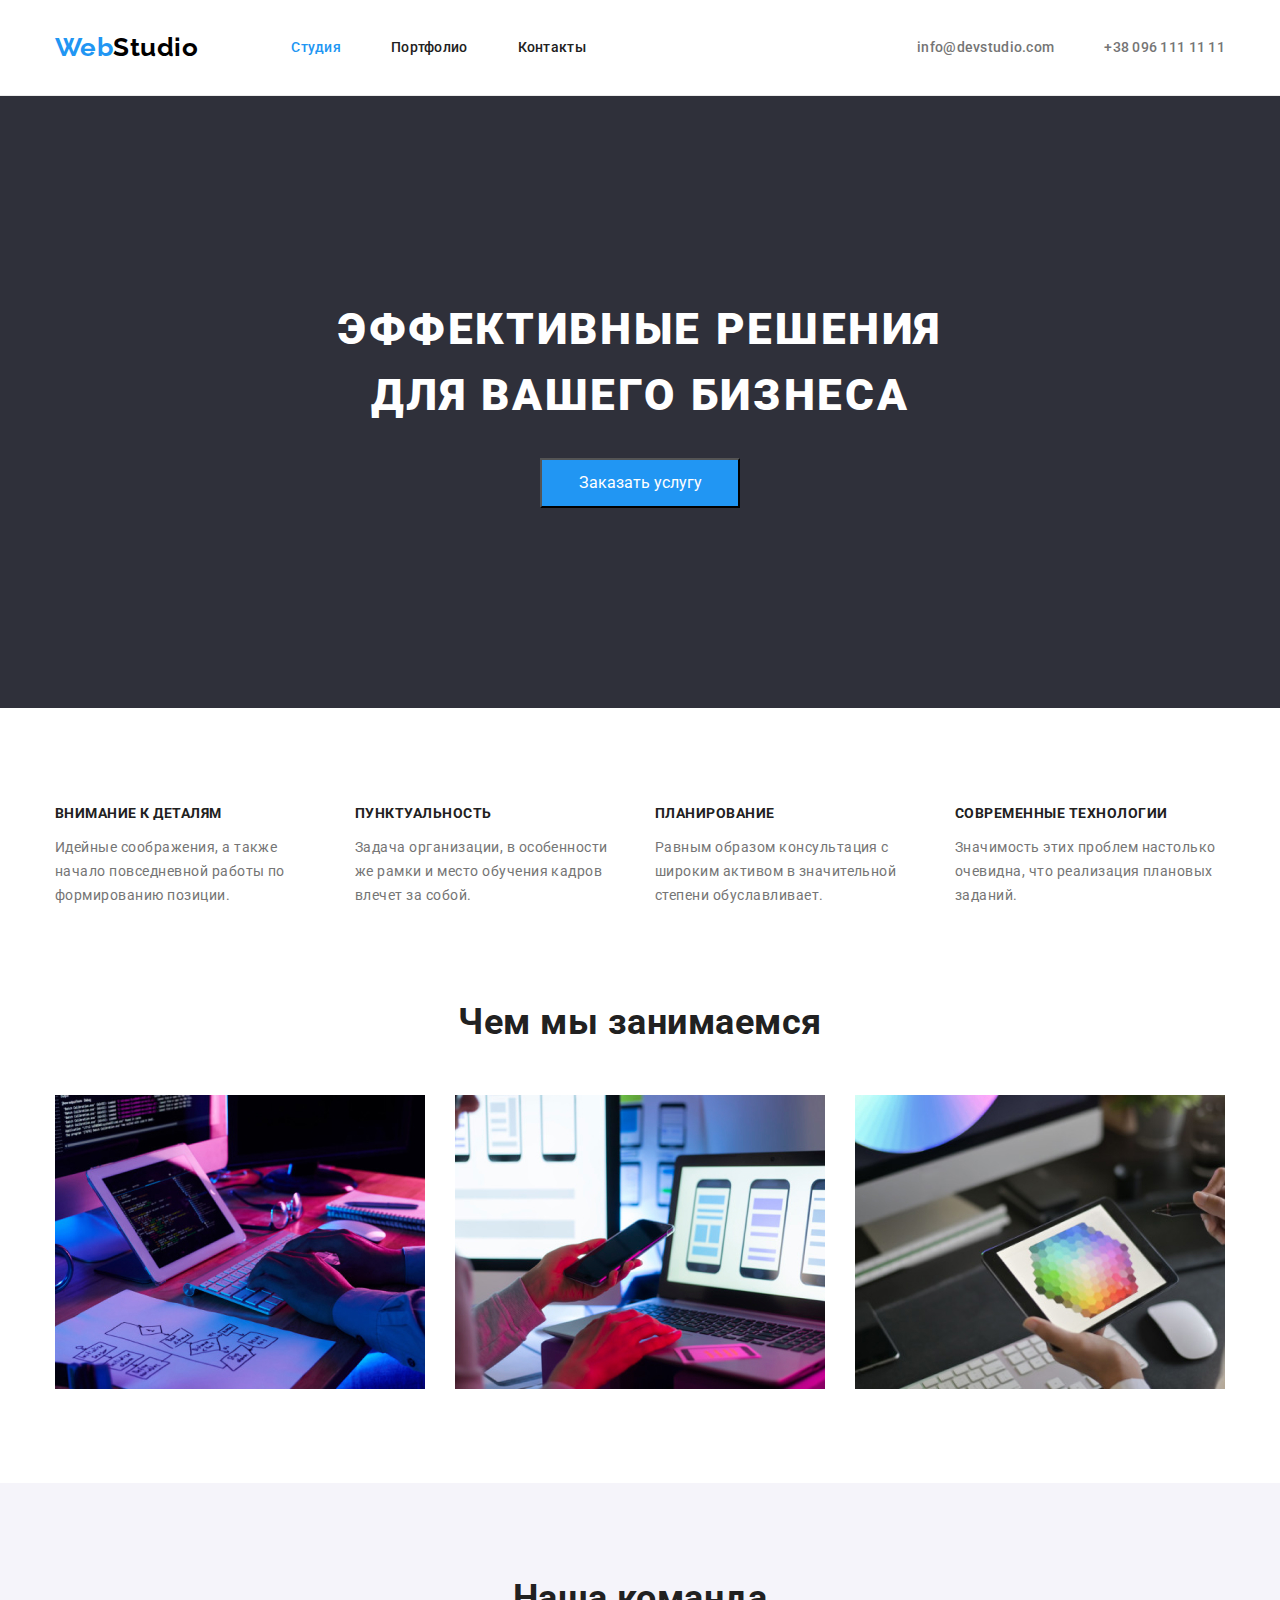
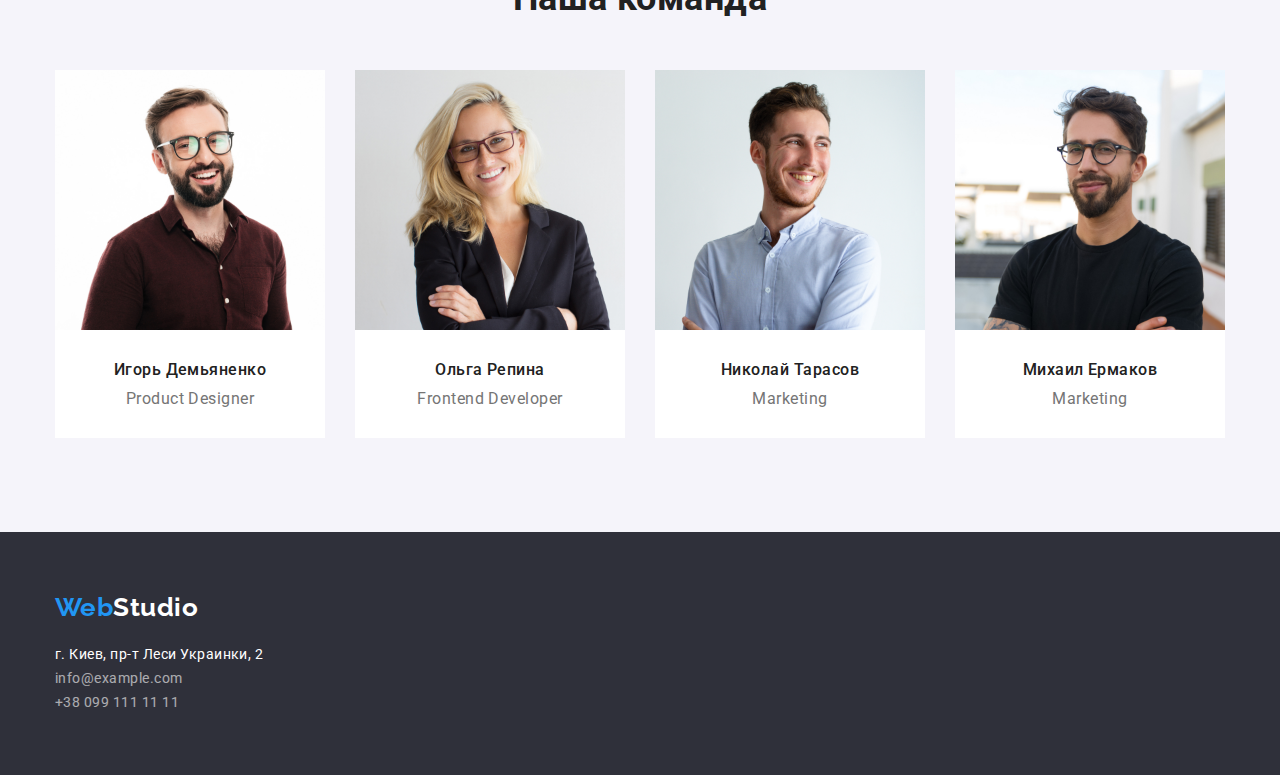
==== index.html @ 5f42cff3 "Initial commit" ====
<!DOCTYPE html>
<html lang="en">
  <head>
    <meta charset="UTF-8" />
    <meta http-equiv="X-UA-Compatible" content="IE=edge" />
    <meta name="viewport" content="width=device-width, initial-scale=1.0" />
    <title>Студия</title>

    <link rel="preconnect" href="https://fonts.googleapis.com" />
    <link rel="preconnect" href="https://fonts.gstatic.com" crossorigin />
    <link
      href="https://fonts.googleapis.com/css2?family=Montserrat+Alternates:ital,wght@0,400;1,700&family=Raleway:wght@700&family=Roboto:wght@400;500;700;900&display=swap"
      rel="stylesheet"
    />

    <link
      rel="stylesheet"
      href="https://cdnjs.cloudflare.com/ajax/libs/modern-normalize/1.1.0/modern-normalize.min.css"
    />
    <link rel="stylesheet" href="./css/style.css" />
  </head>

  <body>
    <header class="navigation">
      <div class="container logo-container">
        <a href="#" class="logo"><span class="text-blue">Web</span>Studio</a>
        <nav class="site-nav">
          <ul class="nav-list">
            <li class="nav-item">
              <a class="nav-link current" href="./index.html">Студия</a>
            </li>
            <li class="nav-item">
              <a href="./portfolio.html" class="nav-link">Портфолио</a>
            </li>
            <li class="nav-item">
              <a href="#" class="nav-link">Контакты</a>
            </li>
          </ul>
        </nav>
        <ul class="contact-list">
          <li class="contact-item">
            <a class="nav-contact" href="mailto:info@devstudio.com"
              >info@devstudio.com</a
            >
          </li>
          <li class="contact-item">
            <a class="nav-contact" href="tel:+380961111111"
              >+38 096 111 11 11</a
            >
          </li>
        </ul>
      </div>
    </header>

    <main>
      <section class="hero">
        <div class="container hero-container">
          <h1 class="hero-title">Эффективные решения для вашего бизнеса</h1>
          <button type="button" class="button-service">Заказать услугу</button>
        </div>
      </section>

      <section class="features section">
        <div class="container">
          <h2 class="visually-hidden">Advantages</h2>
          <ul class="features-list">
            <li class="features-item">
              <h3 class="features-title">Внимание к деталям</h3>
              <p class="features-text">
                Идейные соображения, а также начало повседневной работы по
                формированию позиции.
              </p>
            </li>

            <li class="features-item">
              <h3 class="features-title">Пунктуальность</h3>
              <p class="features-text">
                Задача организации, в особенности же рамки и место обучения
                кадров влечет за собой.
              </p>
            </li>

            <li class="features-item">
              <h3 class="features-title">Планирование</h3>
              <p class="features-text">
                Равным образом консультация с широким активом в значительной
                степени обуславливает.
              </p>
            </li>

            <li class="features-item">
              <h3 class="features-title">Современные технологии</h3>
              <p class="features-text">
                Значимость этих проблем настолько очевидна, что реализация
                плановых заданий.
              </p>
            </li>
          </ul>
        </div>
      </section>
      <section class="activities section">
        <div class="container">
          <h2 class="activities-title">Чем мы занимаемся</h2>
          <ul class="activities-images">
            <li class="activities-item">
              <img
                class="activities-picture"
                src="./images/Activities/box1.jpg"
                width="370"
                alt="box1"
              />
            </li>
            <li class="activities-item">
              <img
                class="activities-picture"
                src="./images/Activities/box2.jpg"
                width="370"
                alt="box2"
              />
            </li>
            <li class="activities-item">
              <img
                class="activities-picture"
                src="./images/Activities/box3.jpg"
                width="370"
                alt="box3"
              />
            </li>
          </ul>
        </div>
      </section>
      <section class="team section">
        <div class="container">
          <h2 class="team-title">Наша команда</h2>
          <ul class="staff">
            <li class="staff-item">
              <img
                class="staff-picture"
                src="./images/Team/team_card1.jpg"
                width="270"
                alt="Игорь Демьяненко"
              />
              <div class="staff-name">
                <h3 class="staff-nick">Игорь Демьяненко</h3>
                <p>Product Designer</p>
              </div>
            </li>
            <li class="staff-item">
              <img
                class="staff-picture"
                src="./images/Team/team_card2.jpg"
                width="270"
                alt="Ольга Репина"
              />
              <div class="staff-name">
                <h3 class="staff-nick">Ольга Репина</h3>
                <p>Frontend Developer</p>
              </div>
            </li>
            <li class="staff-item">
              <img
                class="staff-picture"
                src="./images/Team/team_card3.jpg"
                width="270"
                alt="Николай Тарасов"
              />
              <div class="staff-name">
                <h3 class="staff-nick">Николай Тарасов</h3>
                <p>Marketing</p>
              </div>
            </li>
            <li class="staff-item">
              <img
                class="staff-picture"
                src="./images/Team/team_card4.jpg"
                width="270"
                alt="Михаил Ермаков"
              />
              <div class="staff-name">
                <h3 class="staff-nick">Михаил Ермаков</h3>
                <p>Marketing</p>
              </div>
            </li>
          </ul>
        </div>
      </section>
    </main>

    <footer class="footer">
      <div class="container">
        <a href="./index.html" class="logo"
          ><span class="text-blue">Web</span
          ><span class="text-white">Studio</span>
        </a>
        <address>
          <ul class="address-bottom">
            <li>
              <a
                href="https://www.google.com.ua/maps/place/%D0%B1%D1%83%D0%BB.+%D0%9B%D0%B5%D1%81%D0%B8+%D0%A3%D0%BA%D1%80%D0%B0%D0%B8%D0%BD%D0%BA%D0%B8,+2,+%D0%9A%D0%B8%D0%B5%D0%B2,+02000/@50.4380034,30.5231071,17z/data=!3m1!4b1!4m5!3m4!1s0x40d4cf01cf686589:0x1debb33ce8d40a66!8m2!3d50.4380034!4d30.5252958?hl=ru"
                class="link-address"
                >г. Киев, пр-т Леси Украинки, 2
              </a>
            </li>
            <li>
              <a href="mailto:info@example.com" class="link-contact"
                >info@example.com</a
              >
            </li>
            <li>
              <a href="tel:+38 099 111 11 11" class="link-contact"
                >+38 099 111 11 11</a
              >
            </li>
          </ul>
        </address>
      </div>
    </footer>
  </body>
</html>
---- css/style.css ----
/*--Цвета текстов
212121 черный h3 
F5F4FA белый
757575 серый p
000000 черный
2196F3 голубой акцент
FFFFFF белый кнопки на стр портфолио и Hero
EEEEEE белый --*/

:root {
  --primary-text-color: #212121;
  --secondary-text-color: #757575;
  --accent-text-color-blue: #2196f3;
  --white-text-color: #ffffff;
  --accent-text-color-black: #000000;
  --background-color: #2f303a;
  --button-background: #f5f4fa;
  --border-color: #eee;
  --header-line-color: #ececec;

  --indent: 30px;
  --items: 4;
}

/* Применить ко всему документу если нет  normalize
*,
*::before,
*::after {
  box-sizing: border-box;
} */
.container {
  width: 1200px;
  padding: 0 15px;
  margin-left: auto;
  margin-right: auto;
  /* outline: 1px red solid; */
}

ul {
  list-style: none;
}

a {
  text-decoration: none;
  font-style: normal;
}

ul,
h1,
h2,
h3,
h4,
p {
  margin-top: 0;
  margin-bottom: 0;
  padding: 0;
  list-style: none;
}
body {
  font-family: Roboto, sans-serif;
  font-style: normal;
  font-weight: 700;
  font-size: 16px;
  letter-spacing: 0.03em;
  color: var(--primary-text-color);
  line-height: 1.2;
  background-color: var(--white-text-color);
}
.section {
  padding-bottom: 94px;
  padding-top: 94px;
}
/* Данна властивість задається через универсальним се */
/* h2 .container {
  box-sizing: border-box;
} */

.logo {
  font-family: Raleway;
  font-style: normal;
  font-size: 26px;
  color: var(--accent-text-color-black);
}
.text-blue {
  color: var(--accent-text-color-blue);
}

.navigation {
  border-bottom: 1px solid var(--header-line-color);
  background-color: var(--white-text-color);
}
.logo-container {
  display: flex;
  align-items: center;
  padding-bottom: 32px;
  padding-top: 32px;
}

.site-nav {
  margin-left: 93px;
}
.nav-list {
  display: flex;
  align-items: center;
}
.nav-item .current {
  color: var(--accent-text-color-blue);
}

.nav-item,
.contact-item {
  margin-right: 50px;
}

.nav-item:last-child,
.contact-item:last-child {
  margin-right: 0px;
}

.nav-link {
  color: var(--primary-text-color);
  font-weight: 500;
  font-size: 14px;
  letter-spacing: 0.02em;
  display: block;
}

.nav-contact {
  color: var(--secondary-text-color);
  font-weight: 500;
  font-size: 14px;
  letter-spacing: 0.02em;
  display: block;
}
.contact-list {
  display: flex;
  align-items: center;
  margin-left: auto;
}

.nav-link:hover,
.nav-link:focus,
.nav-link:focus,
.nav-contact:hover,
.nav-contact:active,
.nav-contact:focus {
  color: var(--accent-text-color-blue);
}
/* Секция Hero  */
.hero {
  background-color: var(--background-color);
  padding-top: 200px;
  padding-bottom: 200px;
}
.hero-container {
  text-align: center;
}

.hero-title {
  display: inline-block;
  width: 696px;
  color: var(--white-text-color);
  margin-bottom: 30px;
  font-weight: 900;
  font-size: 44px;
  line-height: 1.5;
  letter-spacing: 0.06em;
  text-transform: uppercase;
}

.button-service {
  width: 200px;
  height: 50px;
  line-height: 2;
  color: var(--white-text-color);
  background-color: var(--accent-text-color-blue);
  font-size: 16px;
  cursor: pointer;
  display: block;
  margin-left: auto;
  margin-right: auto;
}

.visually-hidden {
  position: absolute;
  white-space: nowrap;
  width: 1px;
  height: 1px;
  overflow: hidden;
  border: 0;
  padding: 0;
  clip: rect(0 0 0 0);
  clip-path: inset(50%);
  margin: -1px;
}
.features {
  padding-bottom: 0px;
}

.features-list {
  display: flex;
}
.features-item {
  flex-basis: calc(
    (100% - (var(--indent) * (var(--items) - 1))) / var(--items)
  );
}
.features-item:not(:last-child) {
  margin-right: 30px;
}
.features-title {
  text-transform: uppercase;
  font-size: 14px;
  color: var(--primary-text-color);
  line-height: 1.7;
  margin-bottom: 10px;
}
.features-text {
  font-size: 14px;
  font-weight: 400;
  line-height: 1.7;
  color: var(--secondary-text-color);
}
.activities {
  padding-left: 0px;
  padding-right: 0px;
  --items: 3;
}
.activities-title,
.team-title {
  font-size: 36px;
  text-align: center;
  margin-bottom: 50px;
}

.activities-images {
  display: flex;
  align-items: center;
}
.activities-item {
  flex-basis: calc(
    (100% - (var(--indent) * (var(--items) - 1))) / var(--items)
  );
}
.activities-item:not(:last-child) {
  margin-right: 30px;
}
.activities-picture,
.staff-picture,
.works-picture {
  display: block;
}
.team {
  background-color: var(--button-background);
}
.staff {
  display: flex;
  align-items: center;
}
.staff-item:not(:last-child) {
  margin-right: 30px;
  flex-basis: calc(
    (100% - (var(--indent) * (var(--items) - 1))) / var(--items)
  );
}
.staff-item {
  background-color: var(--white-text-color);
}

.staff-nick {
  font-family: Roboto, sans-serif;
  font-weight: 500;
  font-size: 16px;
  margin-bottom: 10px;
}

.staff p {
  font-weight: 400;
  color: var(--secondary-text-color);
}

.staff-name {
  text-align: center;
  padding: 30px;
}
.footer {
  background-color: var(--background-color);
  padding-top: 60px;
  padding-bottom: 60px;
}

.footer .logo .text-white {
  color: var(--white-text-color);
}

.link-address,
.link-contact {
  font-size: 14px;
  font-weight: 400;
  color: var(--white-text-color);
  line-height: 1.7;
}

.link-contact {
  opacity: 0.6;
}
.filter-menu {
  display: flex;
  justify-content: center;
  margin-bottom: 50px;
}
.menu-item {
  margin-left: 8px;
}
.menu-item:first-child {
  margin-left: 0;
}

.button-filter {
  font-weight: 500;
  font-family: Roboto, sans-serif;
  font-style: normal;
  font-size: 16px;
  color: var(--primary-text-color);
  cursor: pointer;
  text-align: center;
  border: none;
  outline: none;
  background: var(--button-background);
  padding: 6px 22px 6px 22px;
  border-radius: 4px;
}

.button-filter:hover,
.button-filter:focus,
.button-filter:active {
  color: var(--white-text-color);
  background-color: var(--accent-text-color-blue);
}
.works {
  display: flex;
  align-items: center;
  flex-wrap: wrap;
  margin-top: -30px;
  margin-right: -30px;
}

.works-item {
  flex-basis: calc((100% - 30px * 3) / 3);
  margin-right: 30px;
  margin-top: 30px;
}
/* 
.works-item:nth-child(3n) {
  margin-right: -30px;
} */

.works-title {
  font-family: Roboto, sans-serif;
  font-style: normal;
  font-size: 18px;
  color: var(--primary-text-color);
  margin-bottom: 4px;
}

.works-text {
  font-family: Roboto, sans-serif;
  font-style: normal;
  font-size: 16px;
  font-weight: 400;
  color: var(--secondary-text-color);
}
.text-wrap {
  padding-left: 24px;
  padding-right: 24px;
  padding-top: 20px;
  padding-bottom: 20px;
  border-bottom: 2px var(--border-color) solid;
  border-left: 1px var(--border-color) solid;
  border-right: 1px var(--border-color) solid;
}
.filter.section {
  padding-bottom: 94px;
}
.footer .logo {
  margin-bottom: 20px;
  display: inline-block;
  margin-right: 0;
}
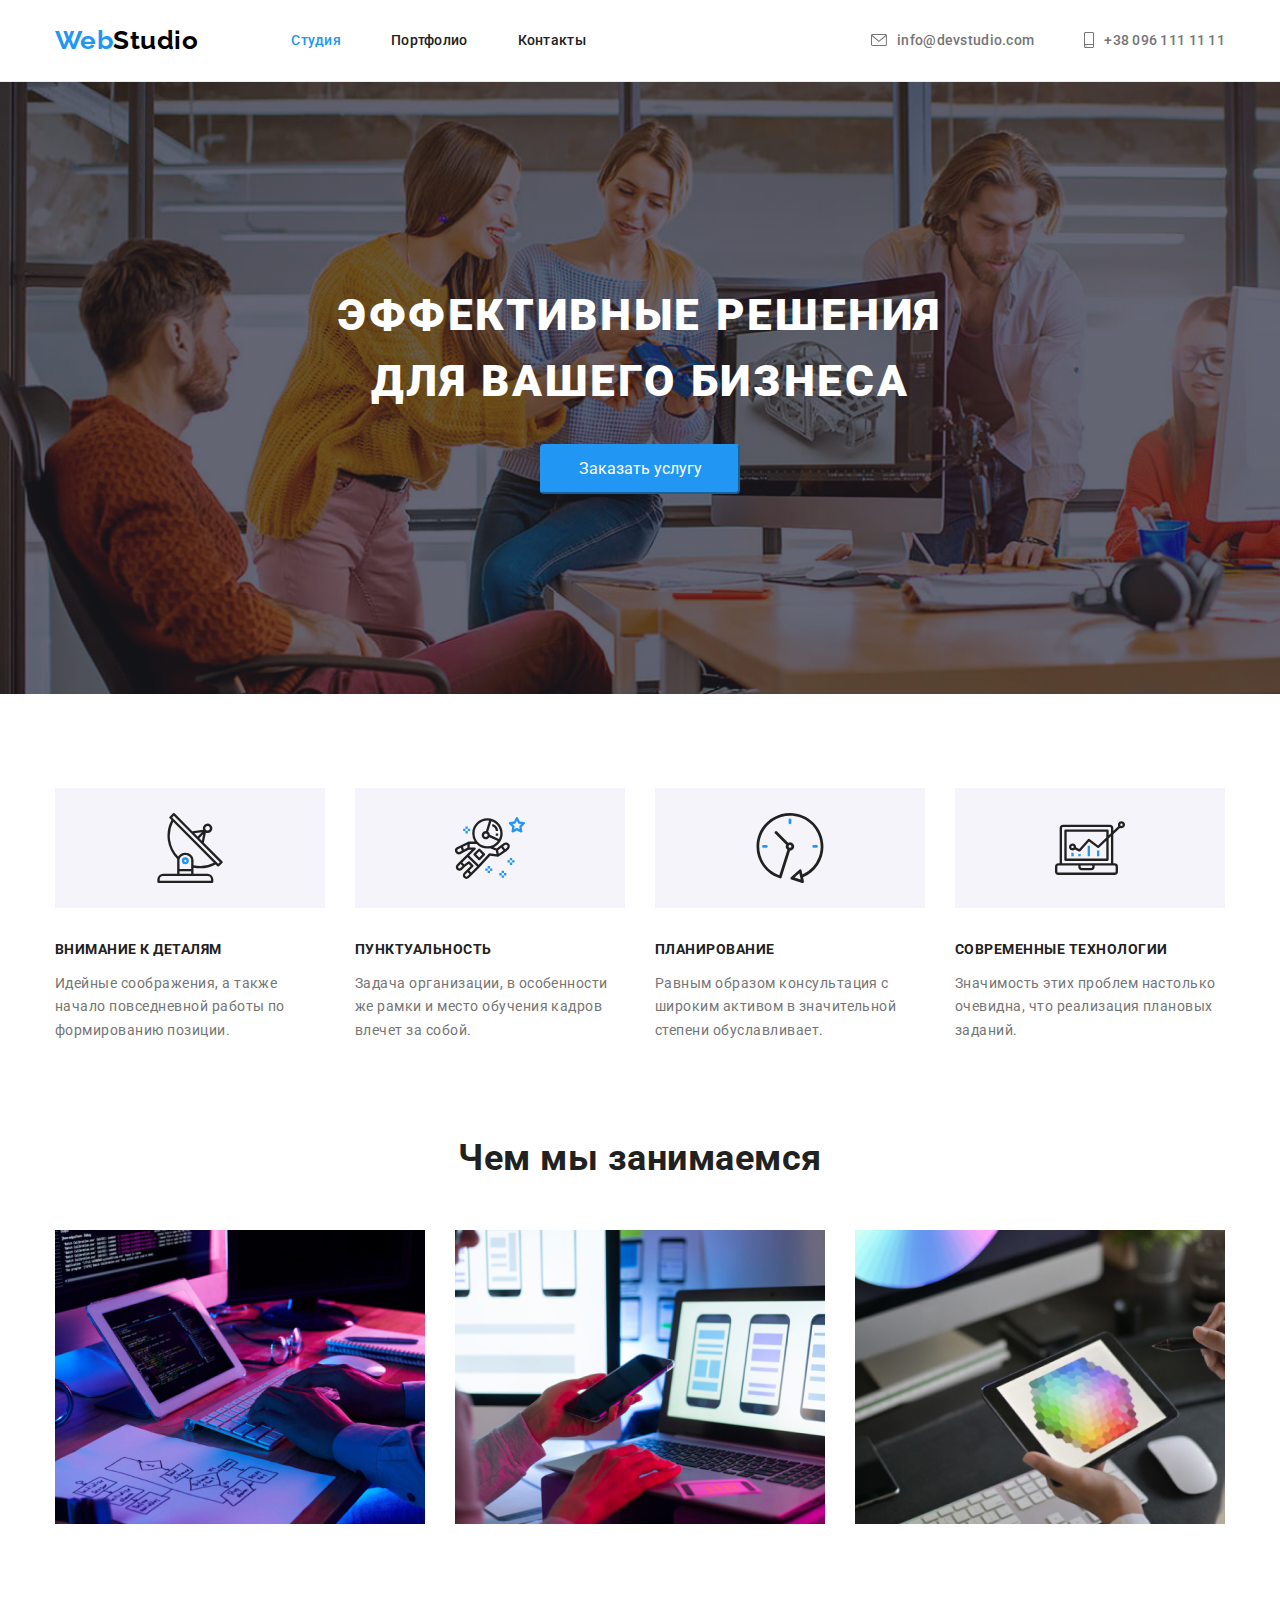
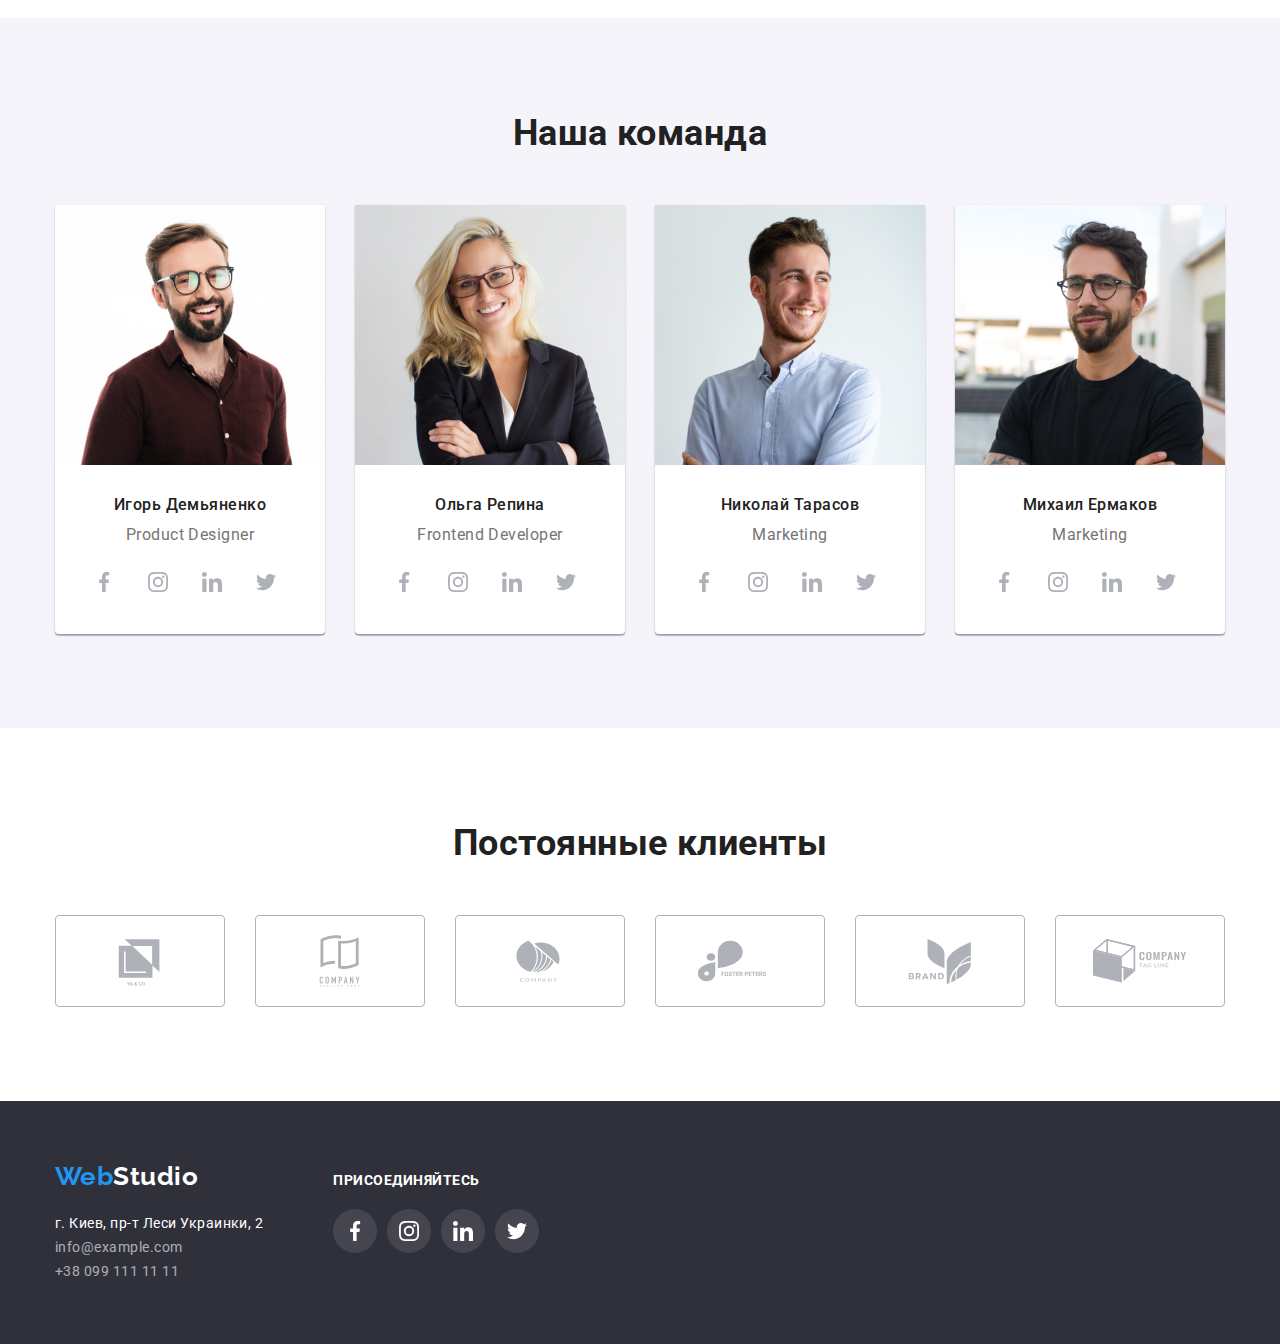
==== commit eb4c19be: "initial correction" ====
--- a/index.html
+++ b/index.html
@@ -30,22 +30,28 @@
               <a class="nav-link current" href="./index.html">Студия</a>
             </li>
             <li class="nav-item">
-              <a href="./portfolio.html" class="nav-link">Портфолио</a>
+              <a class="nav-link" href="./portfolio.html">Портфолио</a>
             </li>
             <li class="nav-item">
-              <a href="#" class="nav-link">Контакты</a>
+              <a class="nav-link" href="#">Контакты</a>
             </li>
           </ul>
         </nav>
         <ul class="contact-list">
           <li class="contact-item">
             <a class="nav-contact" href="mailto:info@devstudio.com"
-              >info@devstudio.com</a
+              ><svg class="contact-icons" width="16" height="16">
+                <use href="./images/icons.svg#envelope"></use>
+              </svg>
+              info@devstudio.com</a
             >
           </li>
           <li class="contact-item">
             <a class="nav-contact" href="tel:+380961111111"
-              >+38 096 111 11 11</a
+              ><svg class="contact-icons" width="10" height="16">
+                <use href="./images/icons.svg#smartphone"></use>
+              </svg>
+              +38 096 111 11 11</a
             >
           </li>
         </ul>
@@ -65,6 +71,11 @@
           <h2 class="visually-hidden">Advantages</h2>
           <ul class="features-list">
             <li class="features-item">
+              <div class="icon-holder">
+                <svg class="features-icons" width="70" height="70">
+                  <use href="./images/icons.svg#antenna-1"></use>
+                </svg>
+              </div>
               <h3 class="features-title">Внимание к деталям</h3>
               <p class="features-text">
                 Идейные соображения, а также начало повседневной работы по
@@ -73,6 +84,11 @@
             </li>
 
             <li class="features-item">
+              <div class="icon-holder">
+                <svg class="features-icons" width="70" height="70">
+                  <use href="./images/icons.svg#astronaut-1"></use>
+                </svg>
+              </div>
               <h3 class="features-title">Пунктуальность</h3>
               <p class="features-text">
                 Задача организации, в особенности же рамки и место обучения
@@ -81,6 +97,11 @@
             </li>
 
             <li class="features-item">
+              <div class="icon-holder">
+                <svg class="features-icons" width="70" height="70">
+                  <use href="./images/icons.svg#clock-1"></use>
+                </svg>
+              </div>
               <h3 class="features-title">Планирование</h3>
               <p class="features-text">
                 Равным образом консультация с широким активом в значительной
@@ -89,6 +110,11 @@
             </li>
 
             <li class="features-item">
+              <div class="icon-holder">
+                <svg class="features-icons" width="70" height="70">
+                  <use href="./images/icons.svg#diagram-1"></use>
+                </svg>
+              </div>
               <h3 class="features-title">Современные технологии</h3>
               <p class="features-text">
                 Значимость этих проблем настолько очевидна, что реализация
@@ -143,6 +169,37 @@
               <div class="staff-name">
                 <h3 class="staff-nick">Игорь Демьяненко</h3>
                 <p>Product Designer</p>
+
+                <ul class="social-group">
+                  <li class="social-list">
+                    <a class="social-link" href="">
+                      <svg class="social-icons" width="20" height="20">
+                        <use href="./images/icons.svg#facebook-1"></use>
+                      </svg>
+                    </a>
+                  </li>
+                  <li class="social-list">
+                    <a class="social-link" href="">
+                      <svg class="social-icons" width="20" height="20">
+                        <use href="./images/icons.svg#instagram-2"></use>
+                      </svg>
+                    </a>
+                  </li>
+                  <li class="social-list">
+                    <a class="social-link" href="">
+                      <svg class="social-icons" width="20" height="20">
+                        <use href="./images/icons.svg#linkedin-1"></use>
+                      </svg>
+                    </a>
+                  </li>
+                  <li class="social-list">
+                    <a class="social-link" href="">
+                      <svg class="social-icons" width="20" height="20">
+                        <use href="./images/icons.svg#twitter-1"></use>
+                      </svg>
+                    </a>
+                  </li>
+                </ul>
               </div>
             </li>
             <li class="staff-item">
@@ -155,6 +212,37 @@
               <div class="staff-name">
                 <h3 class="staff-nick">Ольга Репина</h3>
                 <p>Frontend Developer</p>
+
+                <ul class="social-group">
+                  <li class="social-list">
+                    <a class="social-link" href="">
+                      <svg class="social-icons" width="20" height="20">
+                        <use href="./images/icons.svg#facebook-1"></use>
+                      </svg>
+                    </a>
+                  </li>
+                  <li class="social-list">
+                    <a class="social-link" href="">
+                      <svg class="social-icons" width="20" height="20">
+                        <use href="./images/icons.svg#instagram-2"></use>
+                      </svg>
+                    </a>
+                  </li>
+                  <li class="social-list">
+                    <a class="social-link" href="">
+                      <svg class="social-icons" width="20" height="20">
+                        <use href="./images/icons.svg#linkedin-1"></use>
+                      </svg>
+                    </a>
+                  </li>
+                  <li class="social-list">
+                    <a class="social-link" href="">
+                      <svg class="social-icons" width="20" height="20">
+                        <use href="./images/icons.svg#twitter-1"></use>
+                      </svg>
+                    </a>
+                  </li>
+                </ul>
               </div>
             </li>
             <li class="staff-item">
@@ -167,6 +255,37 @@
               <div class="staff-name">
                 <h3 class="staff-nick">Николай Тарасов</h3>
                 <p>Marketing</p>
+
+                <ul class="social-group">
+                  <li class="social-list">
+                    <a class="social-link" href="">
+                      <svg class="social-icons" width="20" height="20">
+                        <use href="./images/icons.svg#facebook-1"></use>
+                      </svg>
+                    </a>
+                  </li>
+                  <li class="social-list">
+                    <a class="social-link" href="">
+                      <svg class="social-icons" width="20" height="20">
+                        <use href="./images/icons.svg#instagram-2"></use>
+                      </svg>
+                    </a>
+                  </li>
+                  <li class="social-list">
+                    <a class="social-link" href="">
+                      <svg class="social-icons" width="20" height="20">
+                        <use href="./images/icons.svg#linkedin-1"></use>
+                      </svg>
+                    </a>
+                  </li>
+                  <li class="social-list">
+                    <a class="social-link" href="">
+                      <svg class="social-icons" width="20" height="20">
+                        <use href="./images/icons.svg#twitter-1"></use>
+                      </svg>
+                    </a>
+                  </li>
+                </ul>
               </div>
             </li>
             <li class="staff-item">
@@ -179,7 +298,87 @@
               <div class="staff-name">
                 <h3 class="staff-nick">Михаил Ермаков</h3>
                 <p>Marketing</p>
-              </div>
+
+                <ul class="social-group">
+                  <li class="social-list">
+                    <a class="social-link" href="">
+                      <svg class="social-icons" width="20" height="20">
+                        <use href="./images/icons.svg#facebook-1"></use>
+                      </svg>
+                    </a>
+                  </li>
+                  <li class="social-list">
+                    <a class="social-link" href="">
+                      <svg class="social-icons" width="20" height="20">
+                        <use href="./images/icons.svg#instagram-2"></use>
+                      </svg>
+                    </a>
+                  </li>
+                  <li class="social-list">
+                    <a class="social-link" href="">
+                      <svg class="social-icons" width="20" height="20">
+                        <use href="./images/icons.svg#linkedin-1"></use>
+                      </svg>
+                    </a>
+                  </li>
+                  <li class="social-list">
+                    <a class="social-link" href="">
+                      <svg class="social-icons" width="20" height="20">
+                        <use href="./images/icons.svg#twitter-1"></use>
+                      </svg>
+                    </a>
+                  </li>
+                </ul>
+              </div>
+            </li>
+          </ul>
+        </div>
+      </section>
+      <section class="section clients">
+        <div class="container">
+          <h2 class="clients-title">Постоянные клиенты</h2>
+          <ul class="clients-list">
+            <li class="clients-item">
+              <a class="clients-link" href="">
+                <svg class="clients-icons" width="106" height="60">
+                  <use href="./images/icons.svg#Logo"></use>
+                </svg>
+              </a>
+            </li>
+            <li class="clients-item">
+              <a class="clients-link" href="">
+                <svg class="clients-icons" width="106" height="60">
+                  <use href="./images/icons.svg#Logo-1"></use>
+                </svg>
+              </a>
+            </li>
+            <li class="clients-item">
+              <a class="clients-link" href="">
+                <svg class="clients-icons" width="106" height="60">
+                  <use href="./images/icons.svg#Logo-2"></use>
+                </svg>
+              </a>
+            </li>
+            <li class="clients-item">
+              <a class="clients-link" href="">
+                <svg class="clients-icons" width="106" height="60">
+                  <use href="./images/icons.svg#Logo-3"></use>
+                </svg>
+              </a>
+            </li>
+            <li class="clients-item">
+              <a class="clients-link" href="">
+                <svg class="clients-icons" width="106" height="60">
+                  <use href="./images/icons.svg#Logo-4"></use>
+                </svg>
+              </a>
+            </li>
+            <li class="clients-item">
+              <a class="clients-link" href="">
+                <svg class="clients-icons" width="106" height="60">
+                  <use href="./images/icons.svg#Logo-5"></use>
+                </svg>
+              </a>
             </li>
           </ul>
         </div>
@@ -187,32 +386,68 @@
     </main>
 
     <footer class="footer">
-      <div class="container">
-        <a href="./index.html" class="logo"
-          ><span class="text-blue">Web</span
-          ><span class="text-white">Studio</span>
-        </a>
-        <address>
-          <ul class="address-bottom">
-            <li>
-              <a
-                href="https://www.google.com.ua/maps/place/%D0%B1%D1%83%D0%BB.+%D0%9B%D0%B5%D1%81%D0%B8+%D0%A3%D0%BA%D1%80%D0%B0%D0%B8%D0%BD%D0%BA%D0%B8,+2,+%D0%9A%D0%B8%D0%B5%D0%B2,+02000/@50.4380034,30.5231071,17z/data=!3m1!4b1!4m5!3m4!1s0x40d4cf01cf686589:0x1debb33ce8d40a66!8m2!3d50.4380034!4d30.5252958?hl=ru"
-                class="link-address"
-                >г. Киев, пр-т Леси Украинки, 2
-              </a>
-            </li>
-            <li>
-              <a href="mailto:info@example.com" class="link-contact"
-                >info@example.com</a
-              >
-            </li>
-            <li>
-              <a href="tel:+38 099 111 11 11" class="link-contact"
-                >+38 099 111 11 11</a
-              >
-            </li>
-          </ul>
-        </address>
+      <div class="container footer-flex">
+        <div class="footer-left">
+          <a href="./index.html" class="logo"
+            ><span class="text-blue">Web</span
+            ><span class="text-white">Studio</span>
+          </a>
+          <address>
+            <ul class="address-bottom">
+              <li>
+                <a
+                  href="https://www.google.com.ua/maps/place/%D0%B1%D1%83%D0%BB.+%D0%9B%D0%B5%D1%81%D0%B8+%D0%A3%D0%BA%D1%80%D0%B0%D0%B8%D0%BD%D0%BA%D0%B8,+2,+%D0%9A%D0%B8%D0%B5%D0%B2,+02000/@50.4380034,30.5231071,17z/data=!3m1!4b1!4m5!3m4!1s0x40d4cf01cf686589:0x1debb33ce8d40a66!8m2!3d50.4380034!4d30.5252958?hl=ru"
+                  class="link-address"
+                  >г. Киев, пр-т Леси Украинки, 2
+                </a>
+              </li>
+              <li>
+                <a href="mailto:info@example.com" class="link-contact"
+                  >info@example.com</a
+                >
+              </li>
+              <li>
+                <a href="tel:+38 099 111 11 11" class="link-contact"
+                  >+38 099 111 11 11</a
+                >
+              </li>
+            </ul>
+          </address>
+        </div>
+
+        <div class="footer-right">
+          <h2 class="right-title">ПРИСОЕДИНЯЙТЕСЬ</h2>
+          <ul class="right-group">
+            <li class="right-list">
+              <a class="right-link" href="">
+                <svg class="footer-icons" width="20" height="20">
+                  <use href="./images/icons.svg#facebook-1"></use>
+                </svg>
+              </a>
+            </li>
+            <li class="right-list">
+              <a class="right-link" href="">
+                <svg class="footer-icons" width="20" height="20">
+                  <use href="./images/icons.svg#instagram-2"></use>
+                </svg>
+              </a>
+            </li>
+            <li class="right-list">
+              <a class="right-link" href="">
+                <svg class="footer-icons" width="20" height="20">
+                  <use href="./images/icons.svg#linkedin-1"></use>
+                </svg>
+              </a>
+            </li>
+            <li class="right-list">
+              <a class="right-link" href="">
+                <svg class="footer-icons" width="20" height="20">
+                  <use href="./images/icons.svg#twitter-1"></use>
+                </svg>
+              </a>
+            </li>
+          </ul>
+        </div>
       </div>
     </footer>
   </body>
--- a/css/style.css
+++ b/css/style.css
@@ -17,7 +17,9 @@
   --button-background: #f5f4fa;
   --border-color: #eee;
   --header-line-color: #ececec;
-
+  --clients-icon-color: #afb1b8;
+  --gradient-color: rgba(47, 48, 58, 0.4);
+  --icon-background: rgba(255, 255, 255, 0.1);
   --indent: 30px;
   --items: 4;
 }
@@ -92,8 +94,6 @@
 .logo-container {
   display: flex;
   align-items: center;
-  padding-bottom: 32px;
-  padding-top: 32px;
 }
 
 .site-nav {
@@ -123,19 +123,35 @@
   font-size: 14px;
   letter-spacing: 0.02em;
   display: block;
+  padding-bottom: 32px;
+  padding-top: 32px;
 }
 
 .nav-contact {
+  display: flex;
   color: var(--secondary-text-color);
   font-weight: 500;
   font-size: 14px;
   letter-spacing: 0.02em;
-  display: block;
-}
+  padding-bottom: 32px;
+  padding-top: 32px;
+}
+
+.nav-contact:hover .contact-icons,
+.nav-contact:focus .contact-icons {
+  fill: var(--accent-text-color-blue);
+}
+
 .contact-list {
   display: flex;
   align-items: center;
+  justify-content: center;
   margin-left: auto;
+}
+.contact-icons {
+  display: block;
+  margin-right: 10px;
+  fill: var(--secondary-text-color);
 }
 
 .nav-link:hover,
@@ -149,6 +165,16 @@
 /* Секция Hero  */
 .hero {
   background-color: var(--background-color);
+  background-image: linear-gradient(
+      to top,
+      var(--gradient-color),
+      var(--gradient-color)
+    ),
+    url(../images/people.jpg);
+  max-width: 1600px;
+  margin: 0 auto;
+  background-size: cover;
+  background-repeat: no-repeat;
   padding-top: 200px;
   padding-bottom: 200px;
 }
@@ -179,6 +205,8 @@
   display: block;
   margin-left: auto;
   margin-right: auto;
+  border-radius: 4px;
+  border-color: var(--accent-text-color-blue);
 }
 
 .visually-hidden {
@@ -196,7 +224,18 @@
 .features {
   padding-bottom: 0px;
 }
-
+.icon-holder {
+  background-color: var(--button-background);
+  padding-top: 25px;
+  padding-bottom: 25px;
+  margin-bottom: 30px;
+}
+.features-icons {
+  fill: var(--primary-text-color);
+  display: block;
+  margin-left: auto;
+  margin-right: auto;
+}
 .features-list {
   display: flex;
 }
@@ -226,8 +265,10 @@
   padding-right: 0px;
   --items: 3;
 }
+
 .activities-title,
-.team-title {
+.team-title,
+.clients-title {
   font-size: 36px;
   text-align: center;
   margin-bottom: 50px;
@@ -265,6 +306,10 @@
 }
 .staff-item {
   background-color: var(--white-text-color);
+  width: 270px;
+  box-shadow: 0px 1px 3px rgba(0, 0, 0, 0.12), 0px 1px 1px rgba(0, 0, 0, 0.14),
+    0px 2px 1px rgba(0, 0, 0, 0.2);
+  border-radius: 0px 0px 4px 4px;
 }
 
 .staff-nick {
@@ -281,8 +326,85 @@
 
 .staff-name {
   text-align: center;
-  padding: 30px;
-}
+  padding: 30px 10px;
+}
+.social-group {
+  display: flex;
+  align-items: center;
+  margin-top: 16px;
+  justify-content: center;
+}
+.social-list {
+  margin: 2 px;
+}
+.social-link {
+  width: 44px;
+  height: 44px;
+  display: flex;
+  align-items: center;
+  justify-content: center;
+  border-radius: 50%;
+  background-color: var(--icon-background);
+  margin-right: 10px;
+}
+/* box-shadow: 10px 0 10px -5px rgba(0, 0, 0, 0.3);
+ } */
+
+.social-icons {
+  fill: var(--clients-icon-color);
+}
+.social-link:hover .social-icons,
+.social-link:focus .social-icons {
+  fill: var(--white-text-color);
+}
+.social-link:hover,
+.social-link:focus {
+  background-color: var(--accent-text-color-blue);
+}
+.clients-list {
+  display: flex;
+  align-items: center;
+  justify-content: center;
+  margin-right: 0px;
+}
+.clients-item:last-child {
+  margin-right: 0px;
+}
+
+.clients-item {
+  display: flex;
+  margin-right: 30px;
+  width: 170px;
+  height: 92px;
+  justify-content: center;
+  align-items: center;
+  border-radius: 4px;
+  border: 1px var(--clients-icon-color) solid;
+}
+.clients-link {
+  width: 100%;
+  height: 100%;
+  padding-top: 16px;
+  padding-bottom: 16px;
+}
+
+.clients-icons {
+  fill: var(--clients-icon-color);
+  display: block;
+  margin-left: auto;
+  margin-right: auto;
+}
+
+.clients-item:hover .clients-icons,
+.clients-item:focus .clients-icons {
+  fill: var(--accent-text-color-blue);
+}
+
+.clients-item:hover,
+.clients-item:focus {
+  border-color: var(--accent-text-color-blue);
+}
+
 .footer {
   background-color: var(--background-color);
   padding-top: 60px;
@@ -291,6 +413,53 @@
 
 .footer .logo .text-white {
   color: var(--white-text-color);
+}
+
+.footer .logo {
+  margin-bottom: 20px;
+  display: inline-block;
+  margin-right: 0;
+}
+
+.footer-flex {
+  display: flex;
+  align-items: baseline;
+}
+
+.footer-right {
+  margin-left: 70px;
+}
+.right-title {
+  font-size: 14px;
+  text-transform: uppercase;
+  margin-bottom: 20px;
+  color: var(--white-text-color);
+}
+.right-group {
+  display: flex;
+  align-items: center;
+  margin-right: 10px;
+}
+.right-link {
+  width: 44px;
+  height: 44px;
+  display: flex;
+  align-items: center;
+  justify-content: center;
+  border-radius: 50%;
+  background-color: var(--icon-background);
+  margin-right: 10px;
+}
+.right-group:last-child {
+  margin-right: 0px;
+}
+
+.footer-icons {
+  fill: var(--white-text-color);
+}
+.right-link:hover,
+.right-link:focus {
+  background-color: var(--accent-text-color-blue);
 }
 
 .link-address,
@@ -349,27 +518,37 @@
   flex-basis: calc((100% - 30px * 3) / 3);
   margin-right: 30px;
   margin-top: 30px;
+  background: #ffffff;
 }
 /* 
 .works-item:nth-child(3n) {
   margin-right: -30px;
 } */
 
+.works-link {
+  display: block;
+}
+
+.works-link:hover,
+.works-link:focus {
+  box-shadow: 0px 1px 1px rgba(0, 0, 0, 0.12), 0px 4px 4px rgba(0, 0, 0, 0.06),
+    1px 4px 6px rgba(0, 0, 0, 0.16);
+}
+
 .works-title {
-  font-family: Roboto, sans-serif;
-  font-style: normal;
   font-size: 18px;
   color: var(--primary-text-color);
   margin-bottom: 4px;
+  font-weight: 700;
 }
 
 .works-text {
-  font-family: Roboto, sans-serif;
-  font-style: normal;
   font-size: 16px;
   font-weight: 400;
   color: var(--secondary-text-color);
-}
+  line-height: 2.7;
+}
+
 .text-wrap {
   padding-left: 24px;
   padding-right: 24px;
@@ -379,11 +558,7 @@
   border-left: 1px var(--border-color) solid;
   border-right: 1px var(--border-color) solid;
 }
+
 .filter.section {
   padding-bottom: 94px;
 }
-.footer .logo {
-  margin-bottom: 20px;
-  display: inline-block;
-  margin-right: 0;
-}
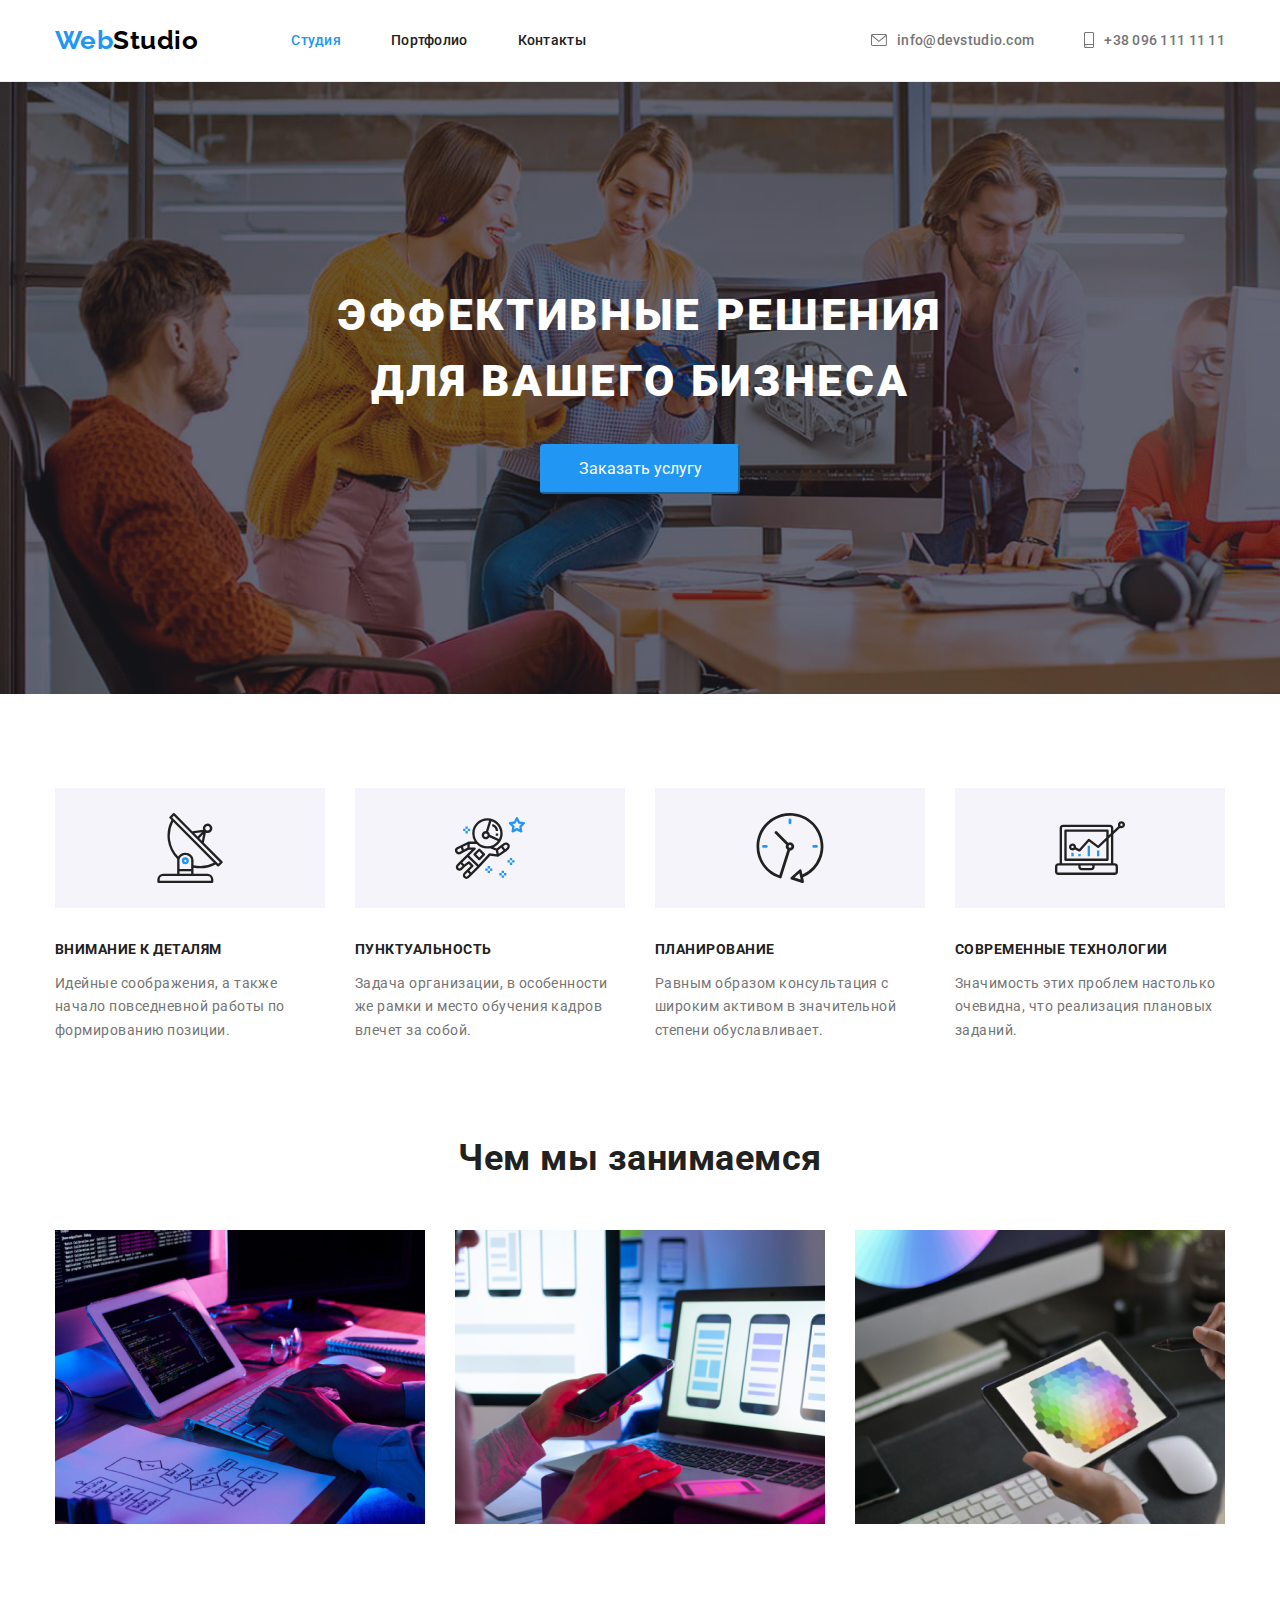
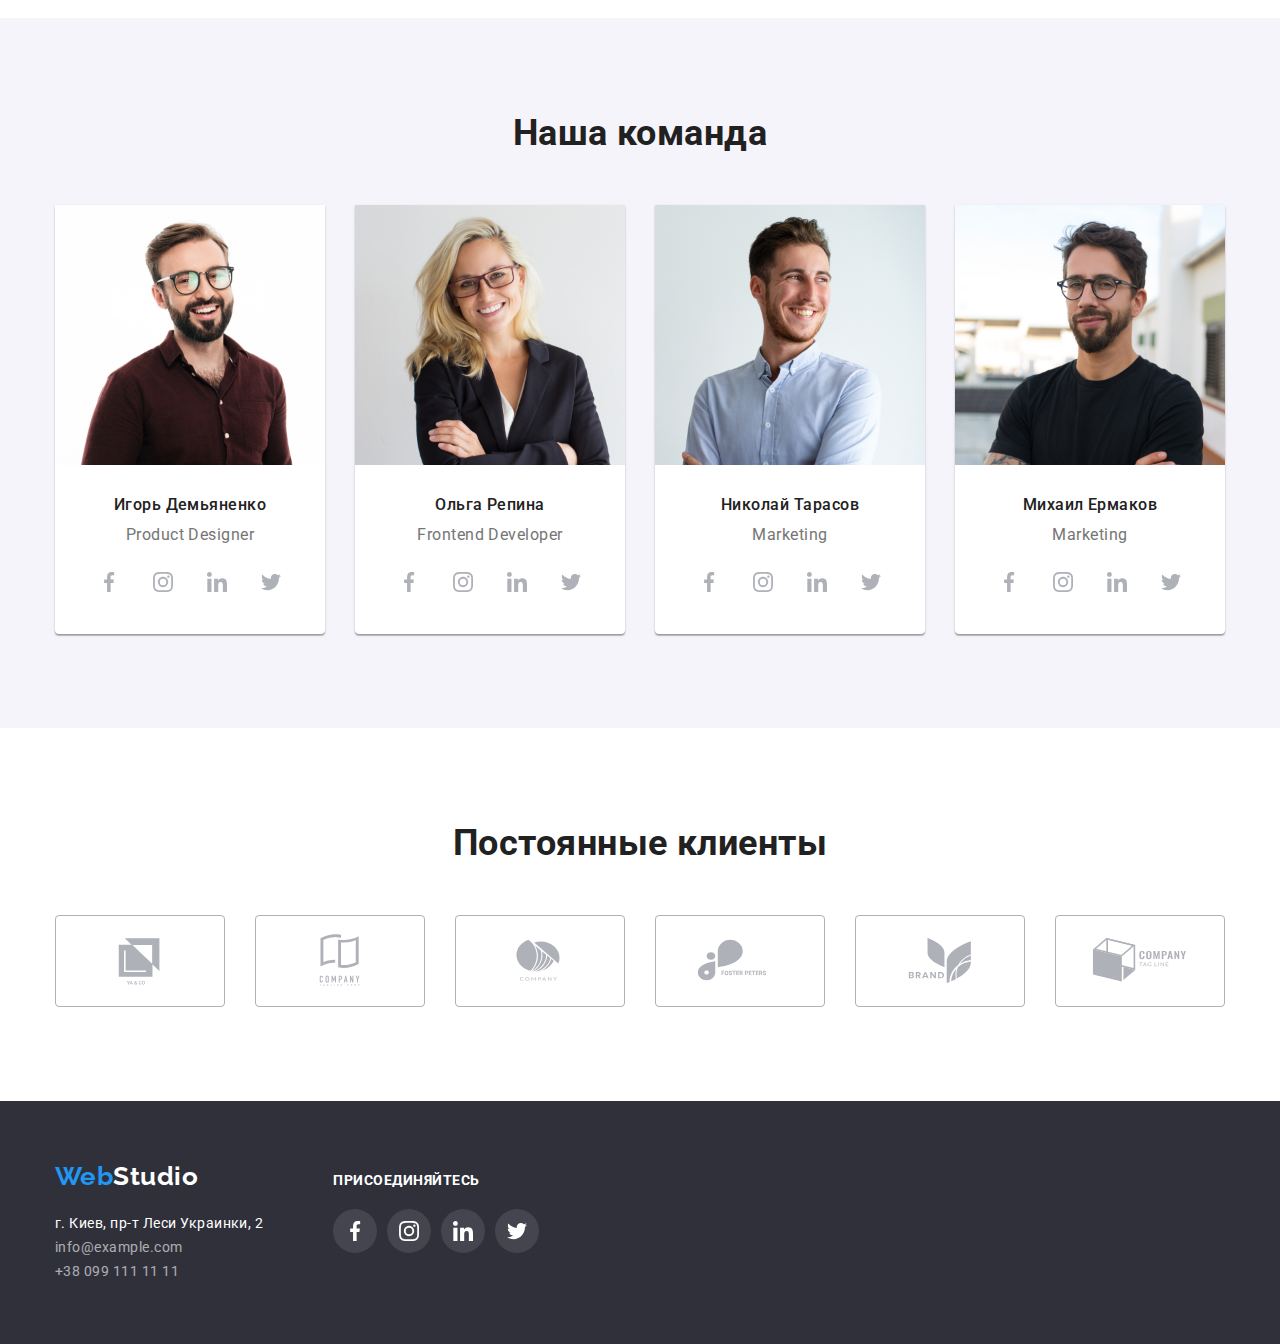
==== commit 6560aa64: "changes last-child margin" ====
--- a/index.html
+++ b/index.html
@@ -72,7 +72,7 @@
           <ul class="features-list">
             <li class="features-item">
               <div class="icon-holder">
-                <svg class="features-icons" width="70" height="70">
+                <svg width="70" height="70">
                   <use href="./images/icons.svg#antenna-1"></use>
                 </svg>
               </div>
@@ -85,7 +85,7 @@
 
             <li class="features-item">
               <div class="icon-holder">
-                <svg class="features-icons" width="70" height="70">
+                <svg width="70" height="70">
                   <use href="./images/icons.svg#astronaut-1"></use>
                 </svg>
               </div>
@@ -98,7 +98,7 @@
 
             <li class="features-item">
               <div class="icon-holder">
-                <svg class="features-icons" width="70" height="70">
+                <svg width="70" height="70">
                   <use href="./images/icons.svg#clock-1"></use>
                 </svg>
               </div>
@@ -111,7 +111,7 @@
 
             <li class="features-item">
               <div class="icon-holder">
-                <svg class="features-icons" width="70" height="70">
+                <svg width="70" height="70">
                   <use href="./images/icons.svg#diagram-1"></use>
                 </svg>
               </div>
--- a/css/style.css
+++ b/css/style.css
@@ -226,16 +226,13 @@
 }
 .icon-holder {
   background-color: var(--button-background);
-  padding-top: 25px;
-  padding-bottom: 25px;
+  display: flex;
+  height: 120px;
+  align-items: center;
+  justify-content: center;
   margin-bottom: 30px;
 }
-.features-icons {
-  fill: var(--primary-text-color);
-  display: block;
-  margin-left: auto;
-  margin-right: auto;
-}
+
 .features-list {
   display: flex;
 }
@@ -335,8 +332,12 @@
   justify-content: center;
 }
 .social-list {
-  margin: 2 px;
-}
+  margin-right: 10px;
+}
+.social-list:last-child {
+  margin-right: 0px;
+}
+
 .social-link {
   width: 44px;
   height: 44px;
@@ -345,7 +346,6 @@
   justify-content: center;
   border-radius: 50%;
   background-color: var(--icon-background);
-  margin-right: 10px;
 }
 /* box-shadow: 10px 0 10px -5px rgba(0, 0, 0, 0.3);
  } */
@@ -384,15 +384,14 @@
 .clients-link {
   width: 100%;
   height: 100%;
-  padding-top: 16px;
-  padding-bottom: 16px;
+  display: flex;
+  align-items: center;
+  justify-content: center;
 }
 
 .clients-icons {
   fill: var(--clients-icon-color);
   display: block;
-  margin-left: auto;
-  margin-right: auto;
 }
 
 .clients-item:hover .clients-icons,
@@ -438,8 +437,15 @@
 .right-group {
   display: flex;
   align-items: center;
+}
+.right-list {
   margin-right: 10px;
 }
+
+.right-list:last-child {
+  margin-right: 0px;
+}
+
 .right-link {
   width: 44px;
   height: 44px;
@@ -448,10 +454,6 @@
   justify-content: center;
   border-radius: 50%;
   background-color: var(--icon-background);
-  margin-right: 10px;
-}
-.right-group:last-child {
-  margin-right: 0px;
 }
 
 .footer-icons {
@@ -498,6 +500,7 @@
   background: var(--button-background);
   padding: 6px 22px 6px 22px;
   border-radius: 4px;
+  display: block;
 }
 
 .button-filter:hover,
@@ -505,7 +508,14 @@
 .button-filter:active {
   color: var(--white-text-color);
   background-color: var(--accent-text-color-blue);
-}
+  box-shadow: 0px 3px 1px rgba(0, 0, 0, 0.1), 0px 1px 2px rgba(0, 0, 0, 0.08),
+    0px 2px 2px rgba(0, 0, 0, 0.12);
+}
+
+/* box-shadow: 0px 3px 1px rgba(0, 0, 0, 0.1), 0px 1px 2px rgba(0, 0, 0, 0.08),
+  0px 2px 2px rgba(0, 0, 0, 0.12);
+border-radius: 4px; */
+
 .works {
   display: flex;
   align-items: center;
